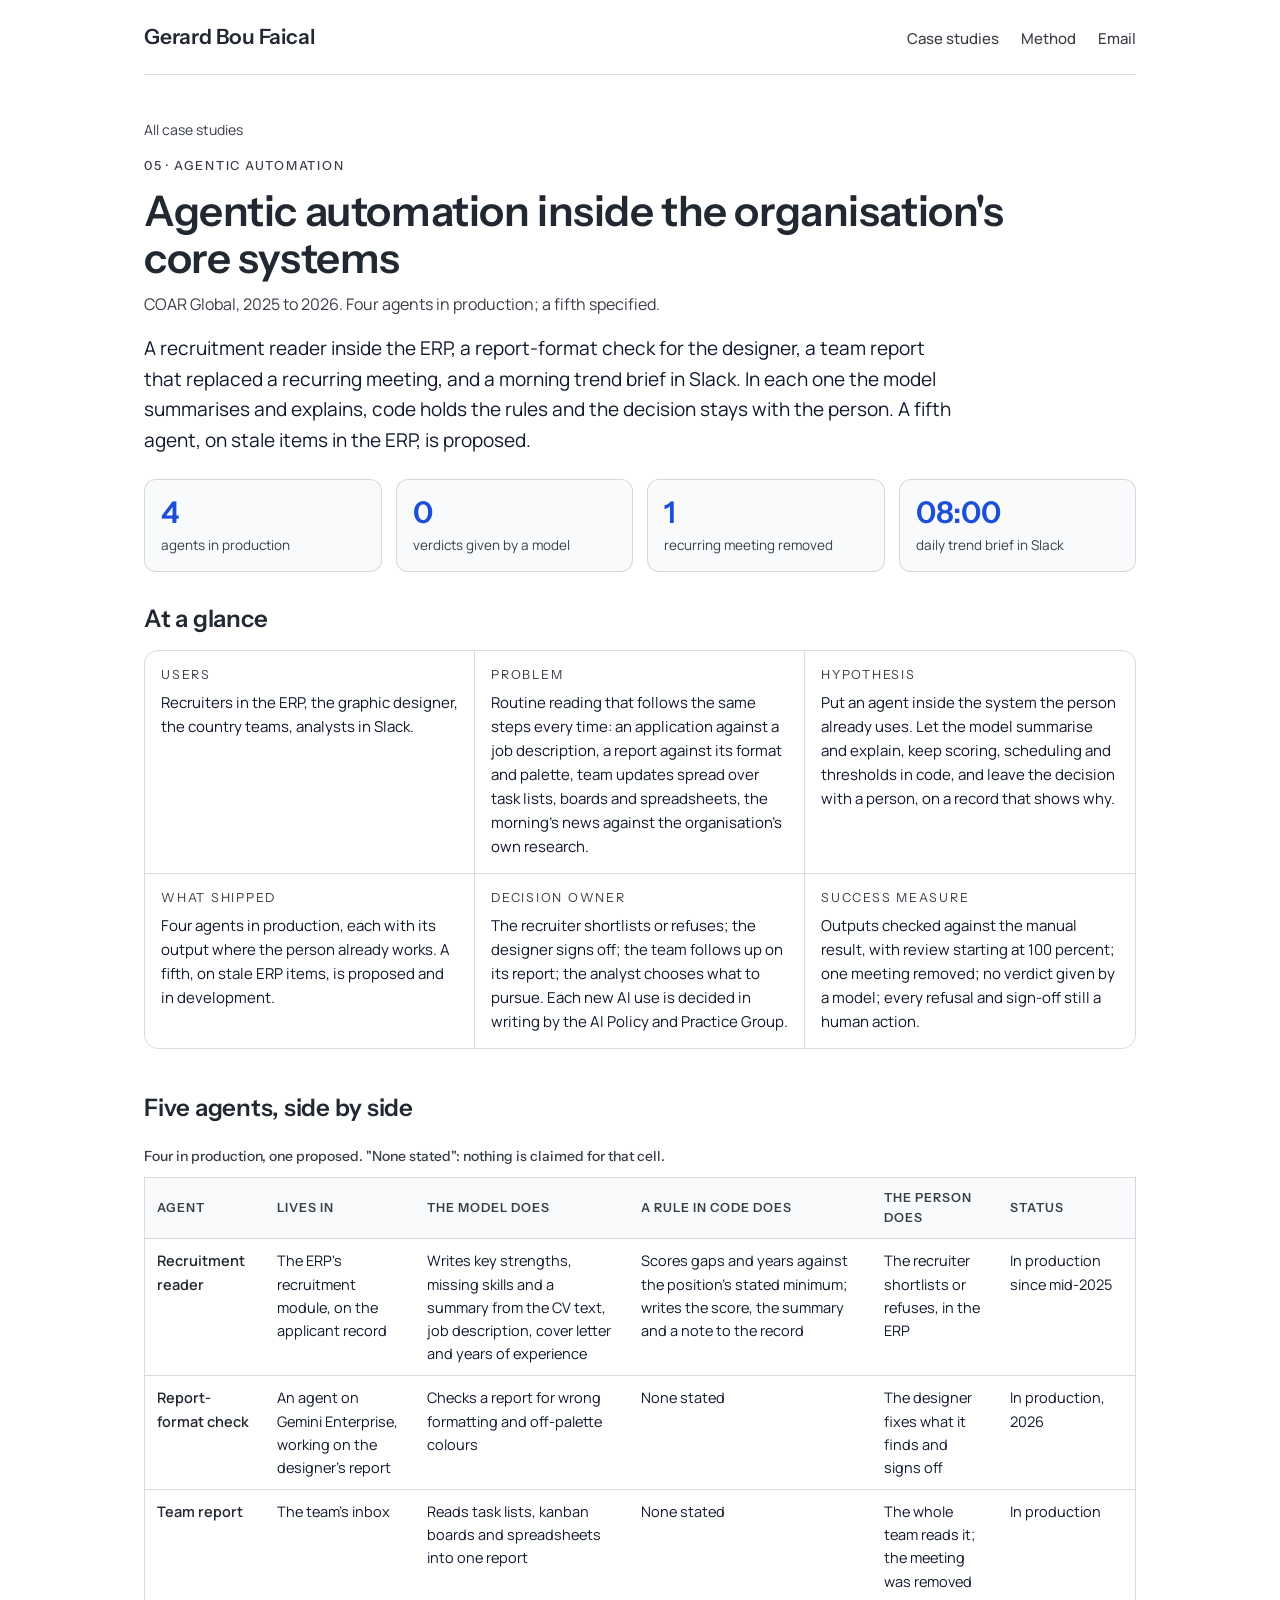
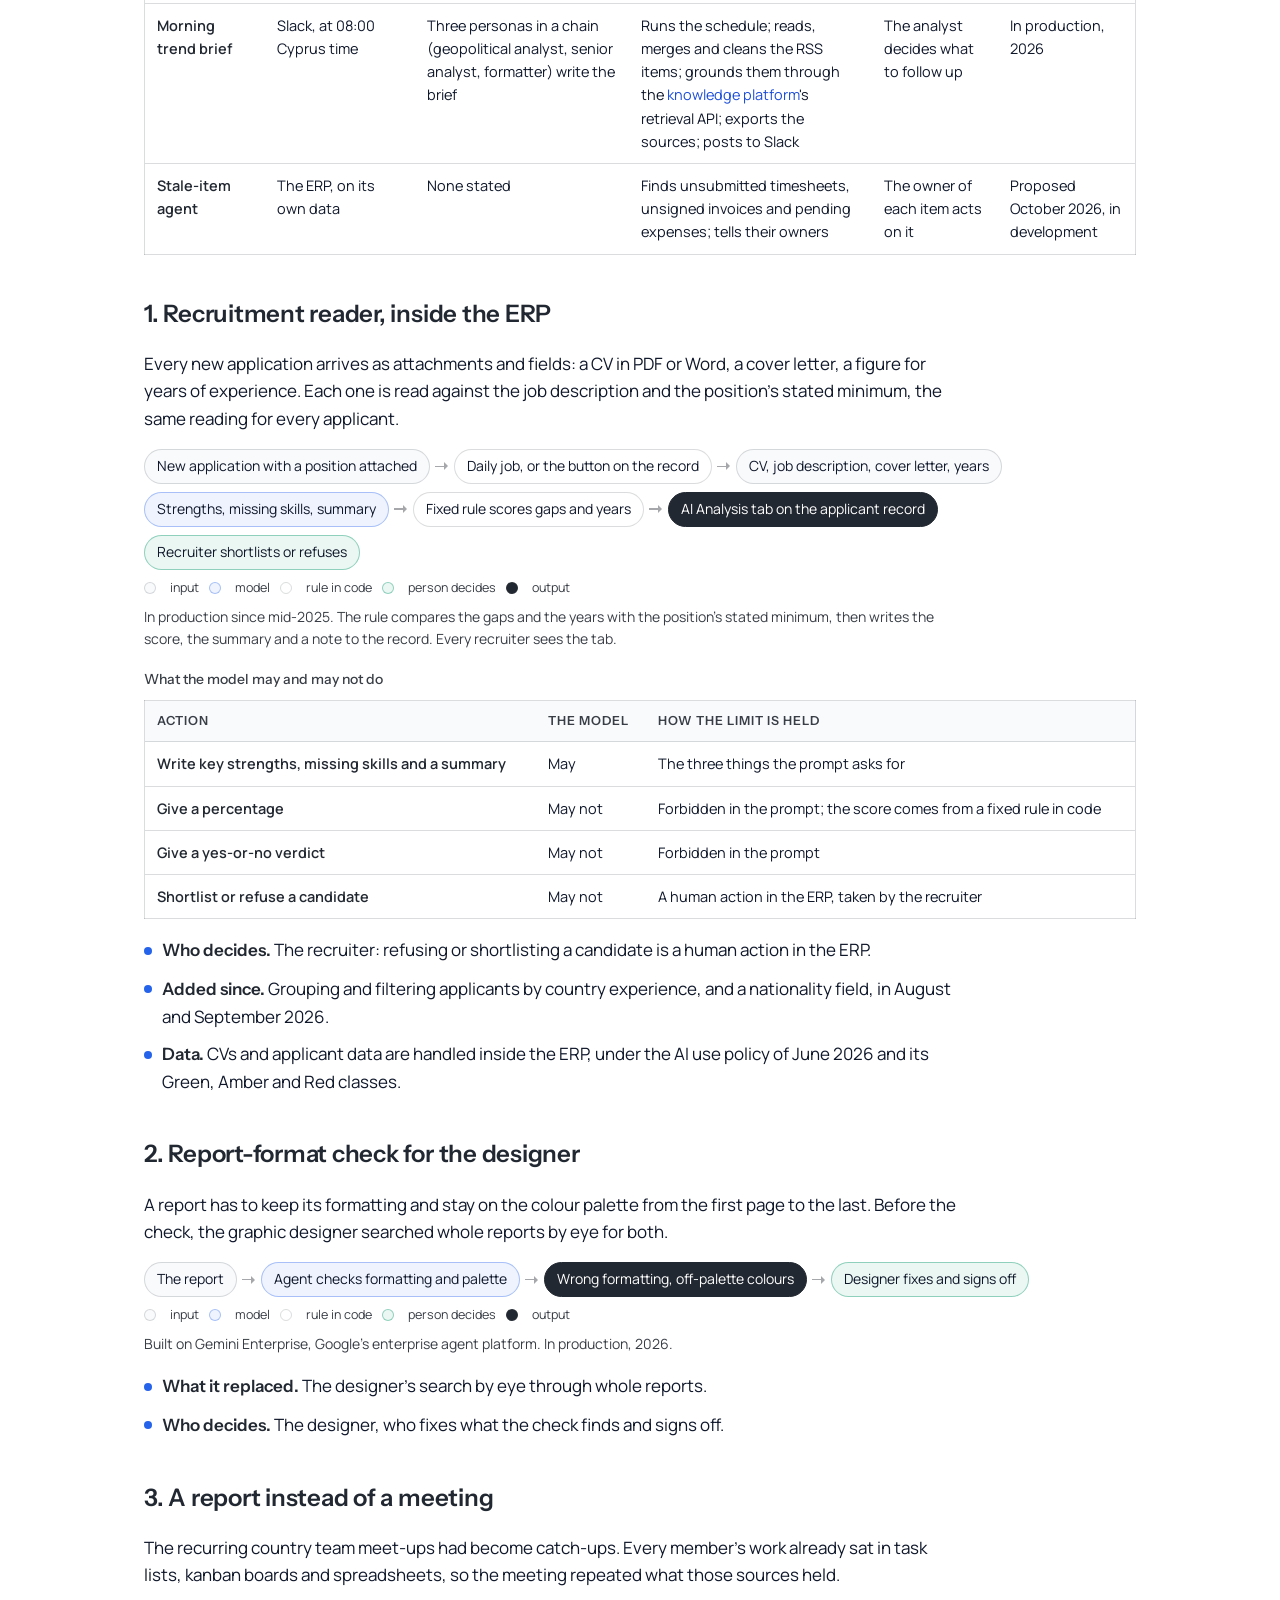
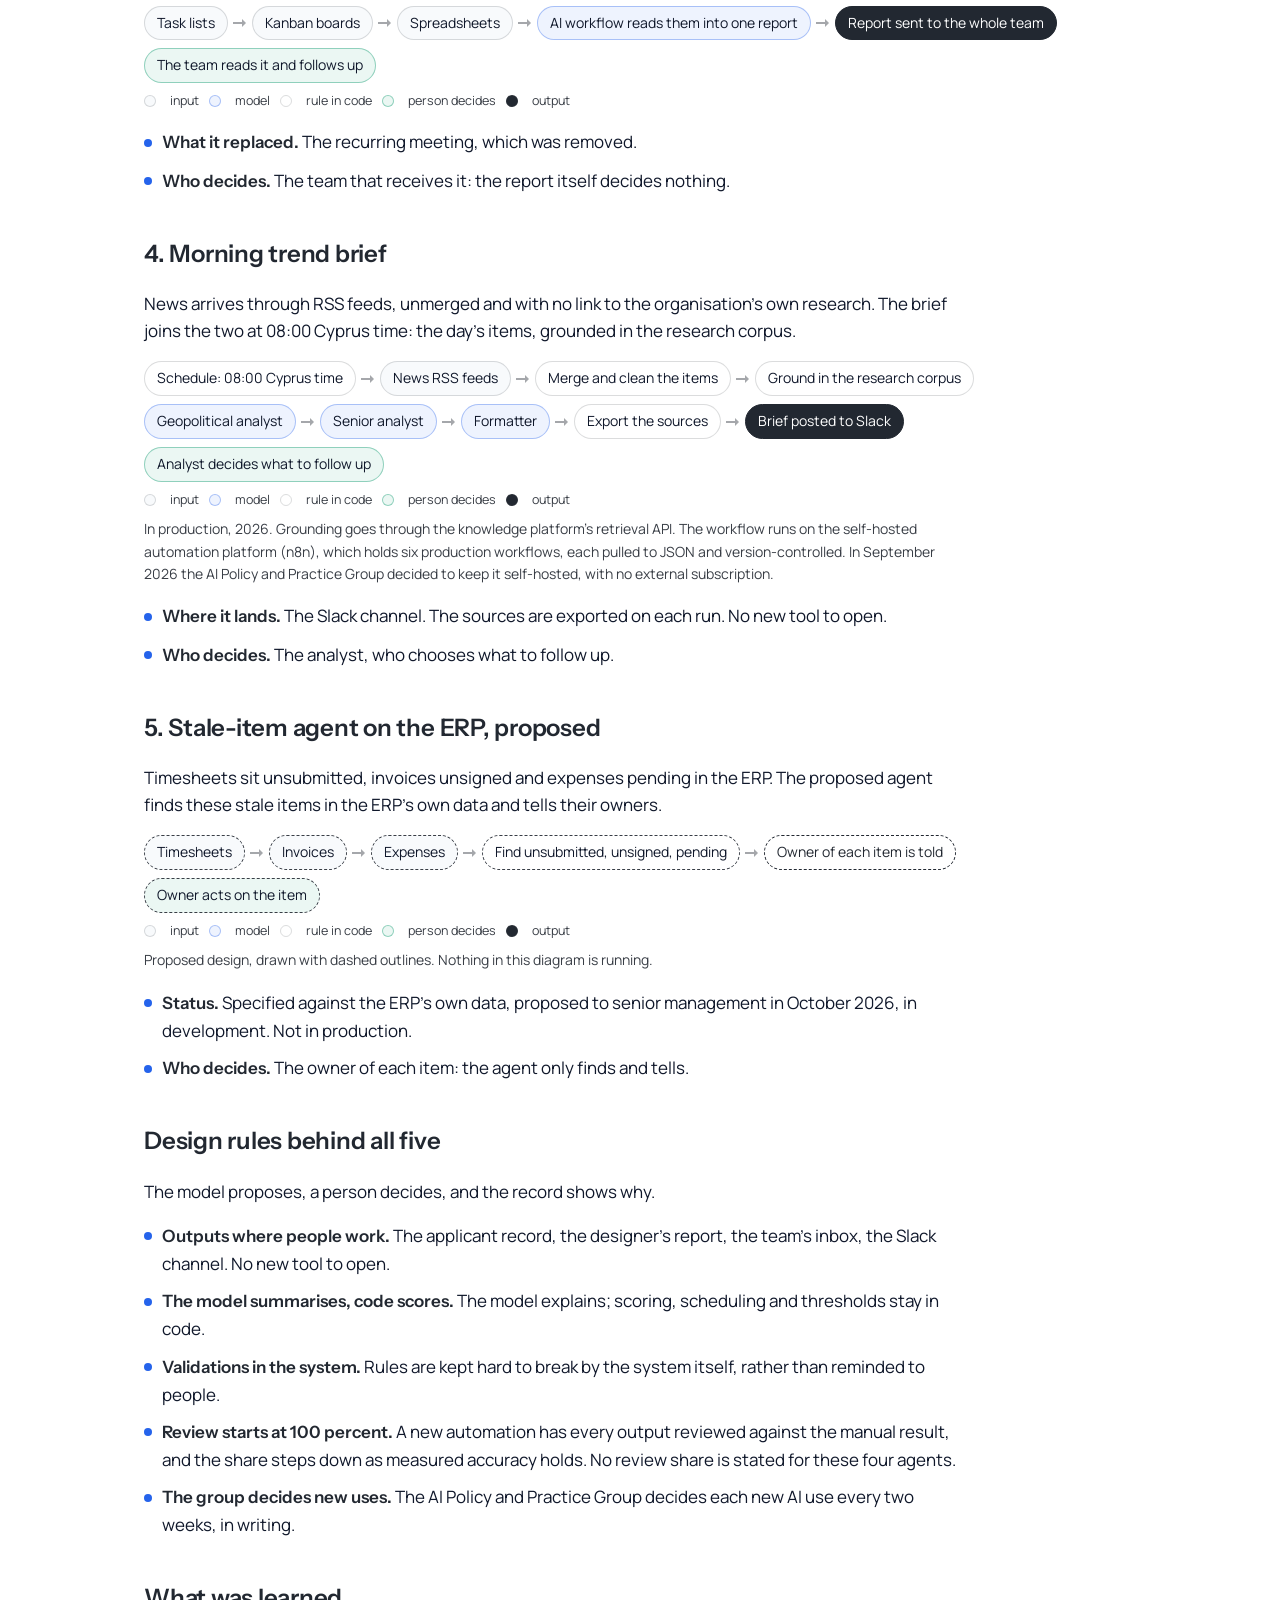
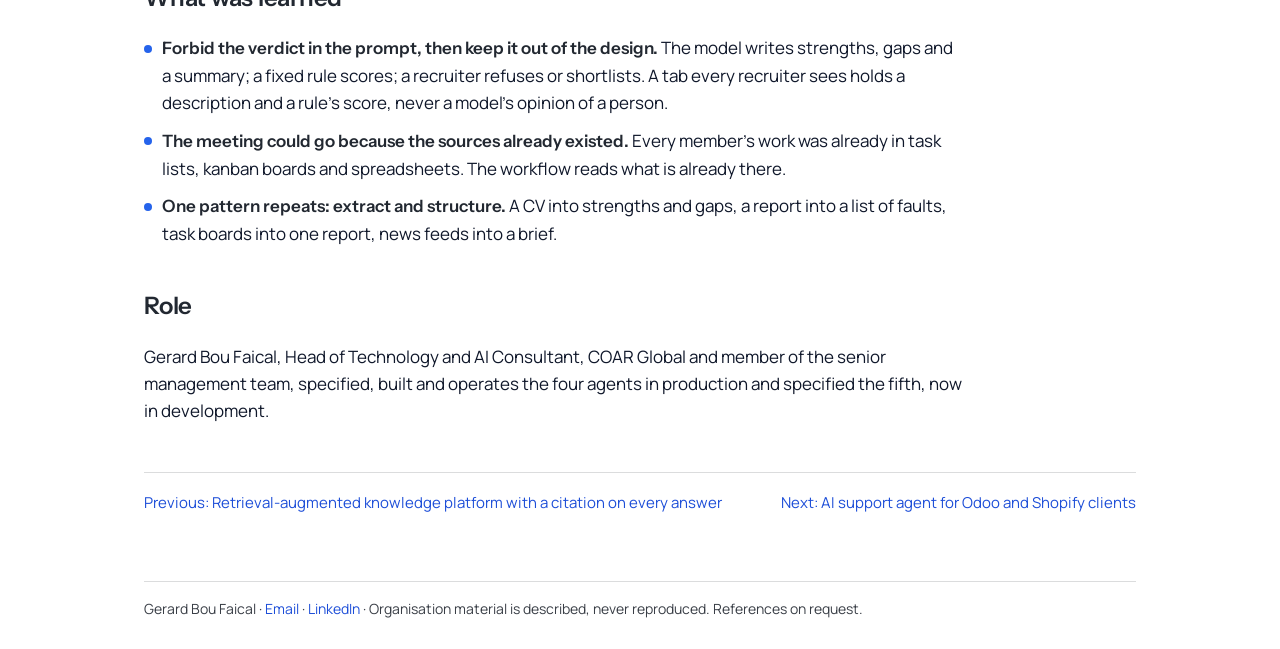
==== agents-inside-systems.html @ e89686c9 "AI case studies: six pages" ====
<!doctype html>
<html lang="en">
<head>
<meta charset="utf-8">
<meta name="viewport" content="width=device-width, initial-scale=1">
<title>Agentic automation inside the organisation's core systems, a case study by Gerard Bou Faical</title>
<meta name="description" content="A recruitment reader inside the ERP, a report-format check for the designer, a team report that replaced a recurring meeting, and a morning trend brief in Slack. In each one the model summarises and explains, code holds the rules and the decision stays with the person. A fifth agent, on stale items in the ERP, is proposed.">
<meta name="robots" content="noindex">
<meta property="og:title" content="Agentic automation inside the organisation&#x27;s core systems, a case study by Gerard Bou Faical">
<meta property="og:description" content="A recruitment reader inside the ERP, a report-format check for the designer, a team report that replaced a recurring meeting, and a morning trend brief in Slack. In each one the model summarises and explains, code holds the rules and the decision stays with the person. A fifth agent, on stale items in the ERP, is proposed.">
<meta property="og:type" content="article">
<link rel="icon" href="data:image/svg+xml,%3Csvg xmlns='http://www.w3.org/2000/svg' width='32' height='32' viewBox='0 0 32 32'%3E%3Crect width='32' height='32' rx='7' fill='%231d4ed8'/%3E%3Ctext x='16' y='21.5' text-anchor='middle' font-family='Instrument Sans,system-ui,sans-serif' font-size='15' font-weight='600' fill='%23fff'%3EGB%3C/text%3E%3C/svg%3E">
<link rel="preconnect" href="https://fonts.googleapis.com">
<link rel="preconnect" href="https://fonts.gstatic.com" crossorigin>
<link href="https://fonts.googleapis.com/css2?family=Instrument+Sans:wght@400;500;600&family=Manrope:wght@400;500;600&display=swap" rel="stylesheet">
<link rel="stylesheet" href="style.css">
</head>
<body>
<a class="skip" href="#main">Skip to content</a>
<div class="wrap">
<header class="site"><a class="brand" href="index.html">Gerard Bou Faical</a>
<nav aria-label="Site"><a href="index.html#cases">Case studies</a><a href="index.html#method">Method</a><a href="mailto:gerardboufaysal@gmail.com">Email</a></nav></header>
<main id="main">
<article class="case">
<a class="back" href="index.html">All case studies</a>
<div class="kicker">05 · Agentic automation</div>
<h1>Agentic automation inside the organisation's core systems</h1>
<p class="ctx">COAR Global, 2025 to 2026. Four agents in production; a fifth specified.</p>
<p class="summary">A recruitment reader inside the ERP, a report-format check for the designer, a team report that replaced a recurring meeting, and a morning trend brief in Slack. In each one the model summarises and explains, code holds the rules and the decision stays with the person. A fifth agent, on stale items in the ERP, is proposed.</p>
<div class="tiles"><div class="tile"><div class="v">4</div><div class="l">agents in production</div></div><div class="tile"><div class="v">0</div><div class="l">verdicts given by a model</div></div><div class="tile"><div class="v">1</div><div class="l">recurring meeting removed</div></div><div class="tile"><div class="v">08:00</div><div class="l">daily trend brief in Slack</div></div></div>
<h2>At a glance</h2>
<dl class="glance"><div><dt>Users</dt><dd>Recruiters in the ERP, the graphic designer, the country teams, analysts in Slack.</dd></div><div><dt>Problem</dt><dd>Routine reading that follows the same steps every time: an application against a job description, a report against its format and palette, team updates spread over task lists, boards and spreadsheets, the morning's news against the organisation's own research.</dd></div><div><dt>Hypothesis</dt><dd>Put an agent inside the system the person already uses. Let the model summarise and explain, keep scoring, scheduling and thresholds in code, and leave the decision with a person, on a record that shows why.</dd></div><div><dt>What shipped</dt><dd>Four agents in production, each with its output where the person already works. A fifth, on stale ERP items, is proposed and in development.</dd></div><div><dt>Decision owner</dt><dd>The recruiter shortlists or refuses; the designer signs off; the team follows up on its report; the analyst chooses what to pursue. Each new AI use is decided in writing by the AI Policy and Practice Group.</dd></div><div><dt>Success measure</dt><dd>Outputs checked against the manual result, with review starting at 100 percent; one meeting removed; no verdict given by a model; every refusal and sign-off still a human action.</dd></div></dl>
<h2>Five agents, side by side</h2><figure class="mx"><figcaption>Four in production, one proposed. "None stated": nothing is claimed for that cell.</figcaption><table class="matrix"><thead><tr><th>Agent</th><th>Lives in</th><th>The model does</th><th>A rule in code does</th><th>The person does</th><th>Status</th></tr></thead><tbody><tr><td>Recruitment reader</td><td>The ERP's recruitment module, on the applicant record</td><td>Writes key strengths, missing skills and a summary from the CV text, job description, cover letter and years of experience</td><td>Scores gaps and years against the position's stated minimum; writes the score, the summary and a note to the record</td><td>The recruiter shortlists or refuses, in the ERP</td><td>In production since mid-2025</td></tr><tr><td>Report-format check</td><td>An agent on Gemini Enterprise, working on the designer's report</td><td>Checks a report for wrong formatting and off-palette colours</td><td>None stated</td><td>The designer fixes what it finds and signs off</td><td>In production, 2026</td></tr><tr><td>Team report</td><td>The team's inbox</td><td>Reads task lists, kanban boards and spreadsheets into one report</td><td>None stated</td><td>The whole team reads it; the meeting was removed</td><td>In production</td></tr><tr><td>Morning trend brief</td><td>Slack, at 08:00 Cyprus time</td><td>Three personas in a chain (geopolitical analyst, senior analyst, formatter) write the brief</td><td>Runs the schedule; reads, merges and cleans the RSS items; grounds them through the <a href="knowledge-platform.html">knowledge platform</a>'s retrieval API; exports the sources; posts to Slack</td><td>The analyst decides what to follow up</td><td>In production, 2026</td></tr><tr><td>Stale-item agent</td><td>The ERP, on its own data</td><td>None stated</td><td>Finds unsubmitted timesheets, unsigned invoices and pending expenses; tells their owners</td><td>The owner of each item acts on it</td><td>Proposed October 2026, in development</td></tr></tbody></table></figure><h2>1. Recruitment reader, inside the ERP</h2><p>Every new application arrives as attachments and fields: a CV in PDF or Word, a cover letter, a figure for years of experience. Each one is read against the job description and the position's stated minimum, the same reading for every applicant.</p><div class="flow"><span class="step"><span class="arrow"></span><span class="chip in">New application with a position attached</span></span><span class="step"><span class="arrow"></span><span class="chip rule">Daily job, or the button on the record</span></span><span class="step"><span class="arrow"></span><span class="chip in">CV, job description, cover letter, years</span></span><span class="step"><span class="arrow"></span><span class="chip model">Strengths, missing skills, summary</span></span><span class="step"><span class="arrow"></span><span class="chip rule">Fixed rule scores gaps and years</span></span><span class="step"><span class="arrow"></span><span class="chip out">AI Analysis tab on the applicant record</span></span><span class="step"><span class="arrow"></span><span class="chip human">Recruiter shortlists or refuses</span></span></div><div class="flow-key"><span class="k in"></span>input <span class="k model"></span>model <span class="k rule"></span>rule in code <span class="k human"></span>person decides <span class="k out"></span>output</div><p class="fig-note">In production since mid-2025. The rule compares the gaps and the years with the position's stated minimum, then writes the score, the summary and a note to the record. Every recruiter sees the tab.</p><figure class="mx"><figcaption>What the model may and may not do</figcaption><table class="matrix"><thead><tr><th>Action</th><th>The model</th><th>How the limit is held</th></tr></thead><tbody><tr><td>Write key strengths, missing skills and a summary</td><td>May</td><td>The three things the prompt asks for</td></tr><tr><td>Give a percentage</td><td>May not</td><td>Forbidden in the prompt; the score comes from a fixed rule in code</td></tr><tr><td>Give a yes-or-no verdict</td><td>May not</td><td>Forbidden in the prompt</td></tr><tr><td>Shortlist or refuse a candidate</td><td>May not</td><td>A human action in the ERP, taken by the recruiter</td></tr></tbody></table></figure><ul class="pts"><li><b>Who decides.</b> The recruiter: refusing or shortlisting a candidate is a human action in the ERP.</li><li><b>Added since.</b> Grouping and filtering applicants by country experience, and a nationality field, in August and September 2026.</li><li><b>Data.</b> CVs and applicant data are handled inside the ERP, under the AI use policy of June 2026 and its Green, Amber and Red classes.</li></ul><h2>2. Report-format check for the designer</h2><p>A report has to keep its formatting and stay on the colour palette from the first page to the last. Before the check, the graphic designer searched whole reports by eye for both.</p><div class="flow"><span class="step"><span class="arrow"></span><span class="chip in">The report</span></span><span class="step"><span class="arrow"></span><span class="chip model">Agent checks formatting and palette</span></span><span class="step"><span class="arrow"></span><span class="chip out">Wrong formatting, off-palette colours</span></span><span class="step"><span class="arrow"></span><span class="chip human">Designer fixes and signs off</span></span></div><div class="flow-key"><span class="k in"></span>input <span class="k model"></span>model <span class="k rule"></span>rule in code <span class="k human"></span>person decides <span class="k out"></span>output</div><p class="fig-note">Built on Gemini Enterprise, Google's enterprise agent platform. In production, 2026.</p><ul class="pts"><li><b>What it replaced.</b> The designer's search by eye through whole reports.</li><li><b>Who decides.</b> The designer, who fixes what the check finds and signs off.</li></ul><h2>3. A report instead of a meeting</h2><p>The recurring country team meet-ups had become catch-ups. Every member's work already sat in task lists, kanban boards and spreadsheets, so the meeting repeated what those sources held.</p><div class="flow"><span class="step"><span class="arrow"></span><span class="chip in">Task lists</span></span><span class="step"><span class="arrow"></span><span class="chip in">Kanban boards</span></span><span class="step"><span class="arrow"></span><span class="chip in">Spreadsheets</span></span><span class="step"><span class="arrow"></span><span class="chip model">AI workflow reads them into one report</span></span><span class="step"><span class="arrow"></span><span class="chip out">Report sent to the whole team</span></span><span class="step"><span class="arrow"></span><span class="chip human">The team reads it and follows up</span></span></div><div class="flow-key"><span class="k in"></span>input <span class="k model"></span>model <span class="k rule"></span>rule in code <span class="k human"></span>person decides <span class="k out"></span>output</div><ul class="pts"><li><b>What it replaced.</b> The recurring meeting, which was removed.</li><li><b>Who decides.</b> The team that receives it: the report itself decides nothing.</li></ul><h2>4. Morning trend brief</h2><p>News arrives through RSS feeds, unmerged and with no link to the organisation's own research. The brief joins the two at 08:00 Cyprus time: the day's items, grounded in the research corpus.</p><div class="flow"><span class="step"><span class="arrow"></span><span class="chip rule">Schedule: 08:00 Cyprus time</span></span><span class="step"><span class="arrow"></span><span class="chip in">News RSS feeds</span></span><span class="step"><span class="arrow"></span><span class="chip rule">Merge and clean the items</span></span><span class="step"><span class="arrow"></span><span class="chip rule">Ground in the research corpus</span></span><span class="step"><span class="arrow"></span><span class="chip model">Geopolitical analyst</span></span><span class="step"><span class="arrow"></span><span class="chip model">Senior analyst</span></span><span class="step"><span class="arrow"></span><span class="chip model">Formatter</span></span><span class="step"><span class="arrow"></span><span class="chip rule">Export the sources</span></span><span class="step"><span class="arrow"></span><span class="chip out">Brief posted to Slack</span></span><span class="step"><span class="arrow"></span><span class="chip human">Analyst decides what to follow up</span></span></div><div class="flow-key"><span class="k in"></span>input <span class="k model"></span>model <span class="k rule"></span>rule in code <span class="k human"></span>person decides <span class="k out"></span>output</div><p class="fig-note">In production, 2026. Grounding goes through the knowledge platform's retrieval API. The workflow runs on the self-hosted automation platform (n8n), which holds six production workflows, each pulled to JSON and version-controlled. In September 2026 the AI Policy and Practice Group decided to keep it self-hosted, with no external subscription.</p><ul class="pts"><li><b>Where it lands.</b> The Slack channel. The sources are exported on each run. No new tool to open.</li><li><b>Who decides.</b> The analyst, who chooses what to follow up.</li></ul><h2>5. Stale-item agent on the ERP, proposed</h2><p>Timesheets sit unsubmitted, invoices unsigned and expenses pending in the ERP. The proposed agent finds these stale items in the ERP's own data and tells their owners.</p><div class="flow proposed"><span class="step"><span class="arrow"></span><span class="chip in">Timesheets</span></span><span class="step"><span class="arrow"></span><span class="chip in">Invoices</span></span><span class="step"><span class="arrow"></span><span class="chip in">Expenses</span></span><span class="step"><span class="arrow"></span><span class="chip rule">Find unsubmitted, unsigned, pending</span></span><span class="step"><span class="arrow"></span><span class="chip out">Owner of each item is told</span></span><span class="step"><span class="arrow"></span><span class="chip human">Owner acts on the item</span></span></div><div class="flow-key"><span class="k in"></span>input <span class="k model"></span>model <span class="k rule"></span>rule in code <span class="k human"></span>person decides <span class="k out"></span>output</div><p class="fig-note">Proposed design, drawn with dashed outlines. Nothing in this diagram is running.</p><ul class="pts"><li><b>Status.</b> Specified against the ERP's own data, proposed to senior management in October 2026, in development. Not in production.</li><li><b>Who decides.</b> The owner of each item: the agent only finds and tells.</li></ul><h2>Design rules behind all five</h2><p>The model proposes, a person decides, and the record shows why.</p><ul class="pts"><li><b>Outputs where people work.</b> The applicant record, the designer's report, the team's inbox, the Slack channel. No new tool to open.</li><li><b>The model summarises, code scores.</b> The model explains; scoring, scheduling and thresholds stay in code.</li><li><b>Validations in the system.</b> Rules are kept hard to break by the system itself, rather than reminded to people.</li><li><b>Review starts at 100 percent.</b> A new automation has every output reviewed against the manual result, and the share steps down as measured accuracy holds. No review share is stated for these four agents.</li><li><b>The group decides new uses.</b> The AI Policy and Practice Group decides each new AI use every two weeks, in writing.</li></ul><h2>What was learned</h2><ul class="pts"><li><b>Forbid the verdict in the prompt, then keep it out of the design.</b> The model writes strengths, gaps and a summary; a fixed rule scores; a recruiter refuses or shortlists. A tab every recruiter sees holds a description and a rule's score, never a model's opinion of a person.</li><li><b>The meeting could go because the sources already existed.</b> Every member's work was already in task lists, kanban boards and spreadsheets. The workflow reads what is already there.</li><li><b>One pattern repeats: extract and structure.</b> A CV into strengths and gaps, a report into a list of faults, task boards into one report, news feeds into a brief.</li></ul><h2>Role</h2><p>Gerard Bou Faical, Head of Technology and AI Consultant, COAR Global and member of the senior management team, specified, built and operates the four agents in production and specified the fifth, now in development.</p>
<div class="pager"><a href="knowledge-platform.html">Previous: Retrieval-augmented knowledge platform with a citation on every answer</a><a href="ai-support-agent.html">Next: AI support agent for Odoo and Shopify clients</a></div>
</article>
</main>
<footer>Gerard Bou Faical · <a href="mailto:gerardboufaysal@gmail.com">Email</a> · <a href="https://linkedin.com/in/gerardboufaysal">LinkedIn</a> · Organisation material is described, never reproduced. References on request.</footer>
</div>
</body>
</html>
---- style.css ----
:root{--canvas:#ffffff;--text:#0f172a;--ink:#222831;--tone:#393e46;--soft:#f8fafc;--line:rgba(57,62,70,.18);
--blue:#2563eb;--blue-deep:#1d4ed8;--blue-tint:rgba(37,99,235,.08);--blue-edge:rgba(37,99,235,.35);--green:#059669;
--green-tint:rgba(5,150,105,.08);--green-edge:rgba(5,150,105,.4);--amber:#d97706;--neutral:#cbd5e1;--maxw:1040px;
--font-display:"Instrument Sans",system-ui,sans-serif;--font-body:"Manrope",system-ui,sans-serif}
*{box-sizing:border-box}
html{-webkit-text-size-adjust:100%;scroll-behavior:smooth}
body{margin:0;background:var(--canvas);color:var(--text);font-family:var(--font-body);font-size:17px;line-height:1.6;
text-rendering:optimizeLegibility}
h1,h2,h3{font-family:var(--font-display);font-weight:600;letter-spacing:-.01em;color:var(--ink)}
a{color:var(--blue-deep);text-decoration:none}a:hover{text-decoration:underline}
:focus-visible{outline:2px solid var(--blue);outline-offset:2px}
.skip{position:absolute;left:16px;top:-64px;z-index:2;padding:8px 14px;background:#fff;border:1px solid var(--line);
border-radius:8px;font-size:15px;font-weight:600}
.skip:focus{top:12px}
.wrap{max-width:var(--maxw);margin:0 auto;padding:0 24px}
header.site{display:flex;flex-wrap:wrap;justify-content:space-between;align-items:baseline;gap:6px 20px;padding:20px 0;
border-bottom:1px solid var(--line)}
header.site .brand{font-family:var(--font-display);font-weight:600;font-size:21px;letter-spacing:-.01em;color:var(--ink);white-space:nowrap}
header.site .brand:hover{text-decoration:none}
header.site nav{display:flex;gap:22px}
header.site nav a{color:var(--tone);font-size:15px;font-weight:500;white-space:nowrap}
.kicker{font-family:var(--font-display);font-size:12.5px;letter-spacing:.14em;text-transform:uppercase;color:var(--tone);font-weight:500}
/* home */
.hero{padding:56px 0 40px}
.hero h1{font-size:clamp(30px,4.4vw,48px);line-height:1.1;margin:12px 0 16px;max-width:860px}
.hero p{margin:0 0 6px}
.hero .who{font-size:19px;font-weight:500;color:var(--ink)}
.hero .contact{margin-top:12px;font-size:15px;color:var(--tone)}
.boxes{display:grid;grid-template-columns:repeat(3,1fr);grid-auto-rows:1fr;gap:18px}
.box{display:flex;flex-direction:column;min-height:236px;padding:28px;background:#fff;border:1px solid var(--line);
border-radius:16px;color:var(--text);transition:transform .15s,border-color .15s}
.box:hover{transform:translateY(-2px);border-color:var(--blue);text-decoration:none}
.box .num{font-family:var(--font-display);font-size:40px;font-weight:400;line-height:1;color:var(--tone)}
.box .kicker{margin-top:18px;letter-spacing:.1em}
.box h3{font-size:22px;line-height:1.25;margin:8px 0 20px}
.box .go{margin-top:auto;font-size:14px;font-weight:500;color:var(--tone)}
.box:hover .go{color:var(--blue-deep)}
h2.section{font-size:24px;margin:56px 0 16px}
.method{display:grid;grid-template-columns:minmax(0,1.3fr) minmax(0,1fr);gap:28px;align-items:start}
.method figure{margin:0}
.principles{display:grid;gap:10px}
.principles div{background:var(--soft);border:1px solid var(--line);border-radius:12px;padding:12px 16px}
.principles b{display:block;font-family:var(--font-display);font-weight:600;color:var(--ink)}
.principles span{color:var(--tone);font-size:15px}
.about{max-width:820px;margin:0}
footer{margin:56px 0 28px;padding-top:16px;border-top:1px solid var(--line);color:var(--tone);font-size:14px}
/* case page */
.case{padding:40px 0 10px}
.case .back{font-size:14px;color:var(--tone)}
.case .kicker{margin-top:14px}
.case h1{font-size:clamp(28px,4vw,42px);line-height:1.12;margin:12px 0 10px;max-width:860px}
.case .ctx{color:var(--tone);margin:0 0 16px;font-size:16px}
.case .summary{font-size:19px;max-width:820px;margin:0 0 24px}
.tiles{display:grid;grid-template-columns:repeat(4,1fr);gap:14px;margin:0 0 28px}
.tile{background:var(--soft);border:1px solid var(--line);border-radius:12px;padding:16px 16px 14px}
.tile .v{font-family:var(--font-display);font-size:30px;font-weight:600;color:var(--blue-deep);line-height:1.1}
.tile .l{font-size:13.5px;color:var(--tone);margin-top:6px}
@media (min-width:901px){.tiles.c3{grid-template-columns:repeat(3,1fr);max-width:860px}}
.glance{display:grid;grid-template-columns:repeat(3,1fr);margin:0 0 8px;border:1px solid var(--line);border-radius:14px;overflow:hidden}
.glance div{padding:14px 16px;border-right:1px solid var(--line);border-bottom:1px solid var(--line)}
.glance div:nth-child(3n){border-right:0}.glance div:nth-last-child(-n+3){border-bottom:0}
.glance dt{font-family:var(--font-display);font-size:12.5px;letter-spacing:.14em;text-transform:uppercase;color:var(--tone);margin:0 0 6px}
.glance dd{margin:0;font-size:15px}
.case h2{font-size:24px;margin:40px 0 12px}
.case .tiles+h2{margin-top:8px}
.case p{max-width:820px}
ul.pts{padding-left:0;list-style:none;max-width:820px}
ul.pts li{margin:0 0 10px;padding-left:18px;position:relative}
ul.pts li::before{content:"";position:absolute;left:0;top:.62em;width:8px;height:8px;border-radius:50%;background:var(--blue)}
ul.pts li b{font-family:var(--font-display);font-weight:600;color:var(--ink)}
figure{margin:18px 0 10px;max-width:860px;container-type:inline-size}
figcaption{font-family:var(--font-display);font-size:14px;color:var(--tone);margin-bottom:10px;font-weight:500}
.fig-note{font-size:14px;color:var(--tone);max-width:820px;margin:8px 0 0}
svg.chart{display:block;width:100%;height:auto;font-family:var(--font-body)}
svg.wide{max-width:640px}svg.w520{max-width:520px}svg.narrow{display:none;max-width:400px}
@container (max-width:639.98px){svg.wide:not(.w520){display:none}svg.wide:not(.w520)+svg.narrow{display:block}}
@container (max-width:519.98px){svg.w520{display:none}svg.w520+svg.narrow{display:block}}
svg .bar.blue{fill:var(--blue)}svg .bar.green{fill:var(--green)}svg .bar.amber{fill:var(--amber)}svg .bar.soft{fill:var(--neutral)}
svg .lab,svg .tick{font-size:13px;fill:var(--tone)}svg .val,svg .inbar{font-size:13px;fill:var(--text);font-weight:600}
svg .inbar.on-blue{fill:#fff}svg .grid{stroke:var(--line);stroke-width:1}
.legend{display:flex;flex-wrap:wrap;gap:8px 18px;font-size:13.5px;color:var(--tone);margin-top:6px}
.legend .sw{display:inline-block;width:12px;height:12px;border-radius:3px;margin-right:6px;vertical-align:-1px}
.sw.blue{background:var(--blue)}.sw.green{background:var(--green)}.sw.amber{background:var(--amber)}.sw.soft{background:var(--neutral)}
.flow{display:flex;flex-wrap:wrap;align-items:center;row-gap:8px;margin:12px 0 8px -24px;clip-path:inset(-4px -4px -4px 24px)}
.step{display:flex;align-items:center;max-width:100%}
.chip{padding:7px 12px;border-radius:18px;font-size:14px;line-height:1.35;border:1px solid var(--line);background:#fff;color:var(--text)}
.chip.in{background:var(--soft)}.chip.model{background:var(--blue-tint);border-color:var(--blue-edge)}
.chip.human{background:var(--green-tint);border-color:var(--green-edge)}.chip.out{background:var(--ink);color:#fff;border-color:var(--ink)}
.arrow{flex:none;position:relative;width:12px;height:1.5px;margin:0 7px 0 5px;background:var(--tone);opacity:.45}
.arrow::after{content:"";position:absolute;right:-5px;top:-3.25px;border:4px solid transparent;border-left-color:var(--tone)}
ol.steps{list-style:none;padding:0;margin:16px 0 0;max-width:820px;counter-reset:step}
ol.steps li{counter-increment:step;position:relative;margin:0 0 10px;padding-left:38px}
ol.steps li::before{content:counter(step);position:absolute;left:0;top:.05em;width:26px;height:26px;border-radius:50%;background:var(--soft);border:1px solid var(--line);font-family:var(--font-display);font-size:13px;font-weight:600;color:var(--ink);display:flex;align-items:center;justify-content:center}
ol.steps li b{font-family:var(--font-display);font-weight:600;color:var(--ink)}
.par{display:inline-flex;flex-direction:column;align-items:flex-start;gap:6px}
.flow.proposed .chip{border-style:dashed;border-color:var(--tone)}.flow.proposed .chip.out{background:#fff;color:var(--ink);border-color:var(--ink)}
.legend .sw,table.matrix .sw{display:inline-block;width:12px;height:12px;border-radius:3px;margin-right:6px;vertical-align:-1px}
.flow-key{font-size:12.5px;color:var(--tone);display:flex;flex-wrap:wrap;gap:4px 10px;align-items:center;margin-top:6px}
.flow-key .k{display:inline-block;width:12px;height:12px;border-radius:50%;border:1px solid var(--line);margin-right:4px;vertical-align:-1px}
.k.in{background:var(--soft)}.k.model{background:var(--blue-tint);border-color:var(--blue-edge)}
.k.human{background:var(--green-tint);border-color:var(--green-edge)}.k.out{background:var(--ink)}
table.matrix{width:100%;border-collapse:collapse;font-size:14.5px;background:#fff;border:1px solid var(--line)}
table.matrix th{text-align:left;font-family:var(--font-display);font-weight:600;font-size:12.5px;letter-spacing:.08em;text-transform:uppercase;color:var(--tone);background:var(--soft);padding:10px 12px;border-bottom:1px solid var(--line)}
table.matrix td{padding:10px 12px;border-bottom:1px solid var(--line);vertical-align:top}
table.matrix tr:last-child td{border-bottom:0}
table.matrix td:first-child{font-weight:600;color:var(--ink)}
figure.mx{max-width:100%;overflow-x:auto}
@media screen{table.matrix:has(th:nth-child(6)){min-width:920px}}
table.matrix.wide{min-width:600px}.nw{white-space:nowrap}
ol.timeline{list-style:none;padding:0;margin:0;display:grid;grid-template-columns:repeat(5,1fr);gap:10px}
ol.timeline li{padding:14px 0 0;border-top:3px solid var(--blue);font-size:14px}
ol.timeline li b{display:block;font-family:var(--font-display);font-weight:600;color:var(--ink);margin-bottom:4px}
ol.timeline li span{color:var(--tone)}
.quad-wrap{display:grid;grid-template-columns:28px 1fr;grid-template-rows:1fr 24px;gap:6px;max-width:720px}
.yax,.xax{font-size:12.5px;color:var(--tone);text-align:center;letter-spacing:.08em;text-transform:uppercase}
.yax{writing-mode:vertical-rl;transform:rotate(180deg)}
.xax{grid-column:2}
.quad{display:grid;grid-template-columns:1fr 1fr;gap:6px}
.quad div{background:var(--soft);border:1px solid var(--line);border-radius:10px;padding:14px;min-height:112px;font-size:14px}
.quad div:nth-child(2){background:var(--blue-tint);border-color:var(--blue-edge)}
.quad b{display:block;font-family:var(--font-display);font-weight:600;color:var(--ink);margin-bottom:4px}
.quad span{color:var(--tone)}
.pager{display:flex;justify-content:space-between;gap:16px;margin-top:48px;padding-top:18px;border-top:1px solid var(--line);font-size:15px}
@media (prefers-reduced-motion:reduce){html{scroll-behavior:auto}.box{transition:none}}
@media (max-width:900px){.boxes{grid-template-columns:repeat(2,1fr)}.method{grid-template-columns:minmax(0,1fr)}.tiles{grid-template-columns:repeat(2,1fr)}
.glance{grid-template-columns:1fr 1fr}.glance div:nth-child(3n){border-right:1px solid var(--line)}.glance div:nth-child(2n){border-right:0}
.glance div:nth-last-child(-n+3){border-bottom:1px solid var(--line)}.glance div:nth-last-child(-n+2){border-bottom:0}
ol.timeline{grid-template-columns:1fr;gap:8px}ol.timeline li{border-top:0;border-left:3px solid var(--blue);padding:0 0 0 12px}}
@media (max-width:600px){body{font-size:16px}.boxes{grid-template-columns:1fr}.box{min-height:0;padding:24px}
.glance{grid-template-columns:1fr}.glance div{border-right:0!important;border-bottom:1px solid var(--line)!important}
.glance div:last-child{border-bottom:0!important}
header.site{padding:14px 0}header.site .brand{font-size:18px}header.site nav{gap:14px}header.site nav a{font-size:13.5px}
.hero{padding:36px 0 28px}.hero .who{font-size:17px}.case .summary{font-size:17px}h2.section{margin-top:44px}
table.matrix{min-width:540px}.pager{font-size:14px}}
@media print{
 @page{size:A4;margin:14mm 16mm}
 body{font-size:10pt;line-height:1.4}header.site,footer,.pager,.back,.skip{display:none}
 a{color:inherit}.box{transform:none}
 .case{padding:0}.case .kicker{margin-top:0}.case h1{font-size:19pt}.case h2{font-size:13pt;margin:12pt 0 4pt;break-after:avoid}
 .case .summary{font-size:10.5pt}
 .tiles{grid-template-columns:repeat(4,1fr);gap:8px;margin-bottom:10pt}.tile{padding:8px 10px}.tile .v{font-size:17pt}.tile .l{font-size:9.5pt}
 .glance dd,.glance dt{font-size:9.5pt}.glance div{padding:8px 10px}
 figure{margin:8pt 0 4pt}figure,.tiles,.glance,.box,.flow,ul.pts li,table.matrix tr{break-inside:avoid}
 figure.mx{overflow:visible}table.matrix{font-size:9.5pt;min-width:0}table.matrix th{font-size:9.5pt}
 .chip{font-size:9.5pt;padding:4px 9px}
 .tile,.chip,.k,.sw,.quad div,table.matrix th,ul.pts li::before{-webkit-print-color-adjust:exact;print-color-adjust:exact}
}
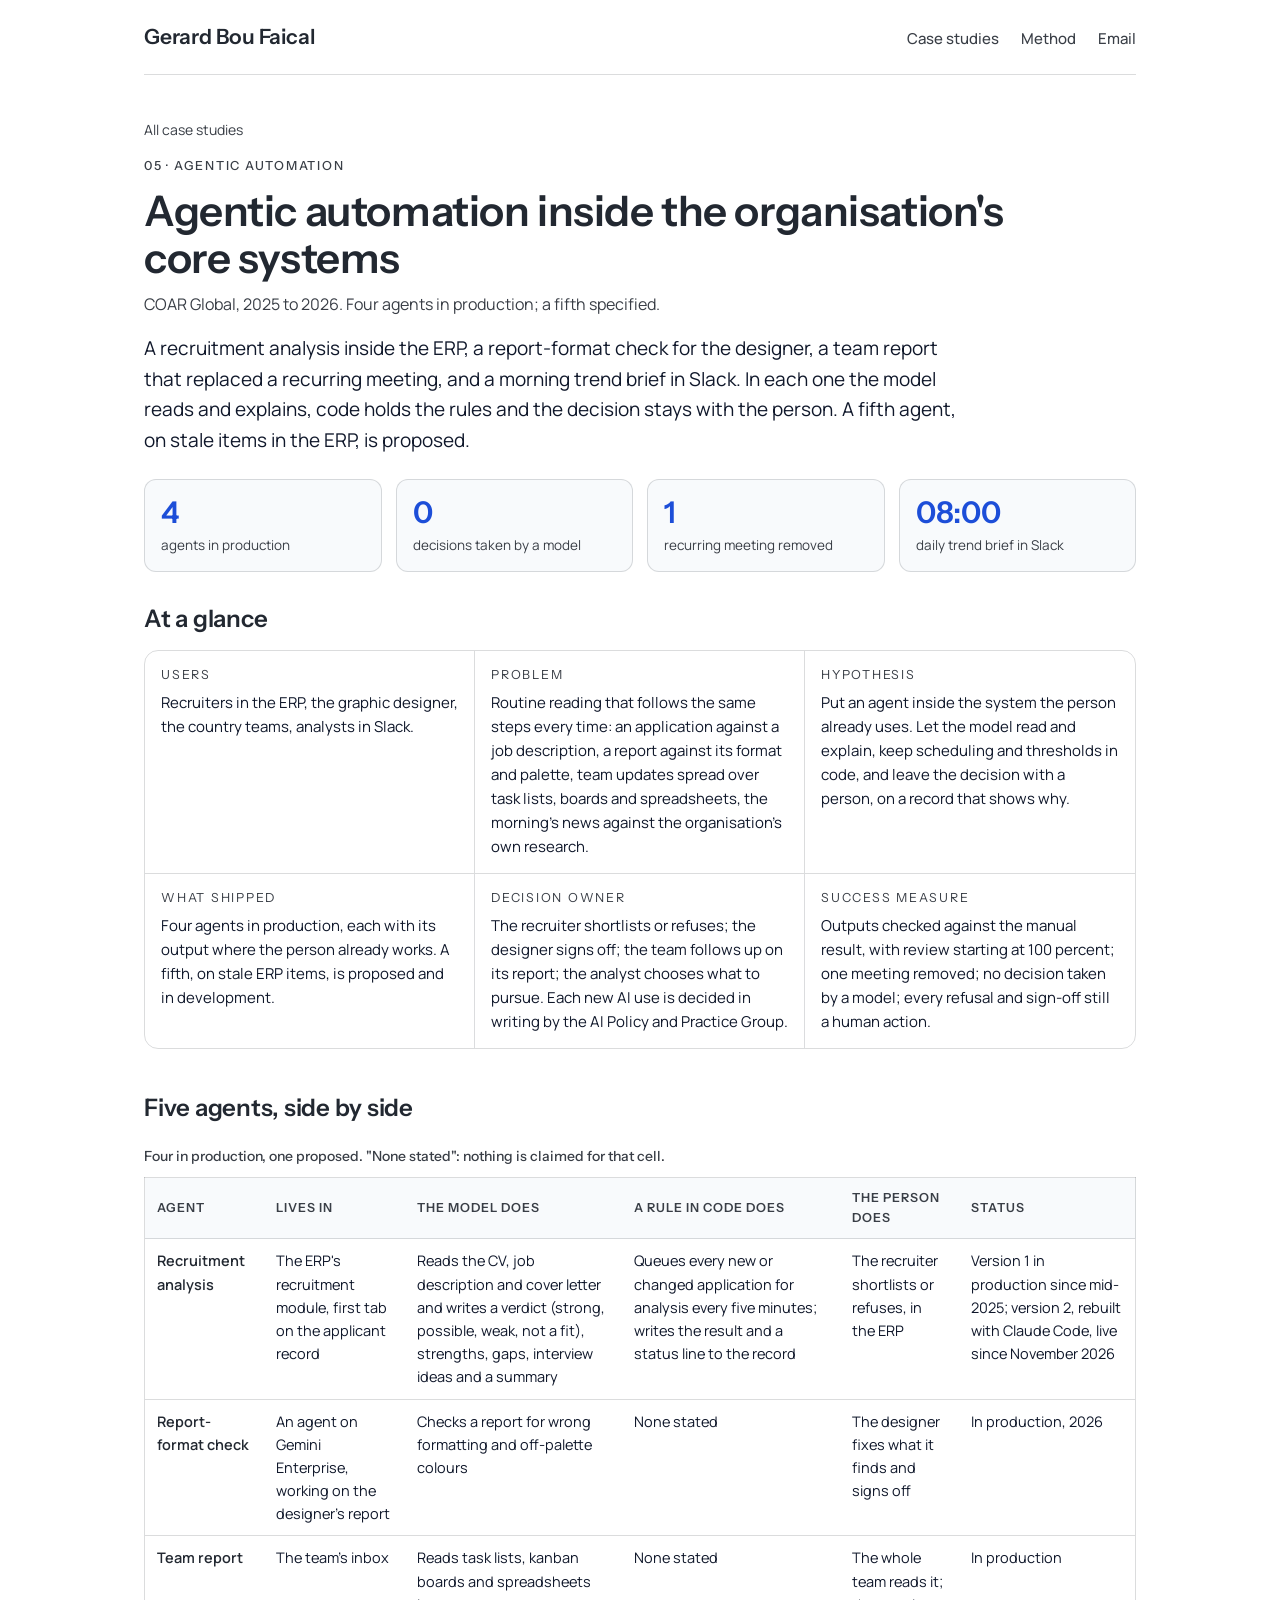
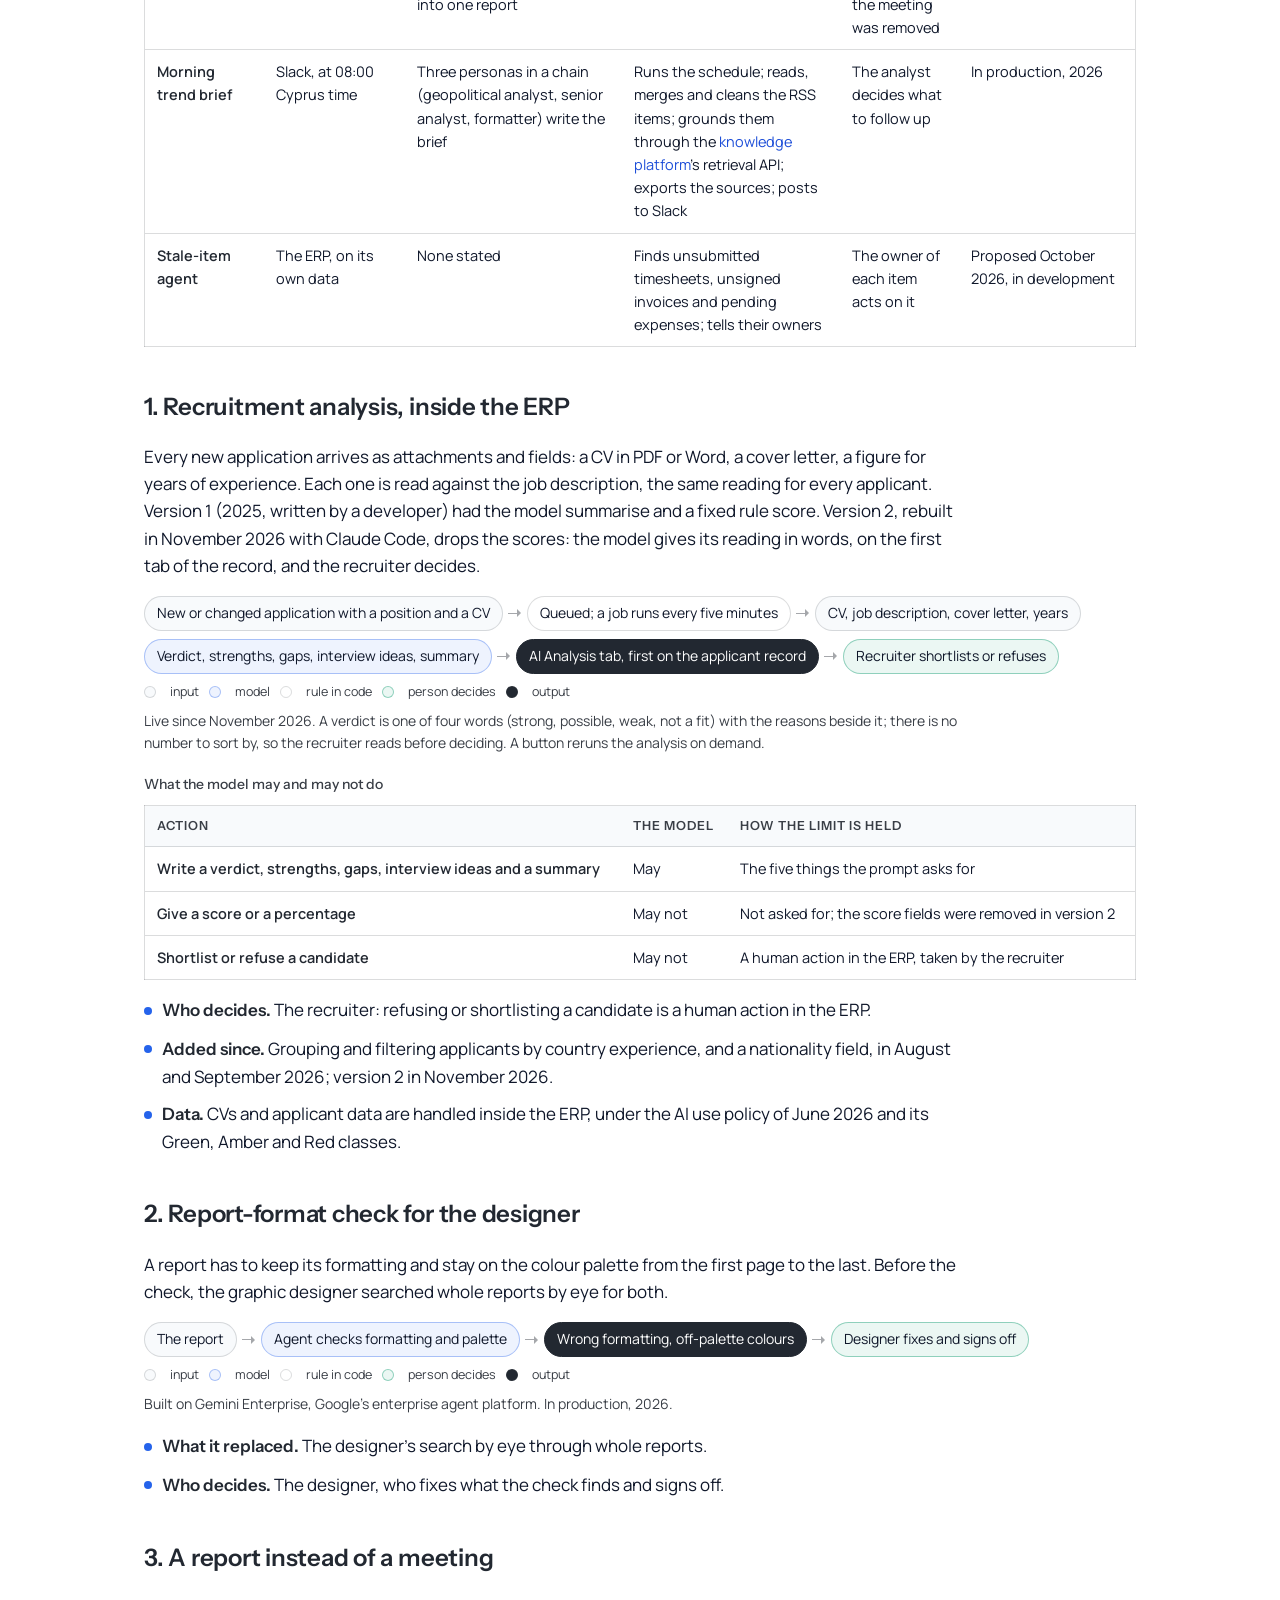
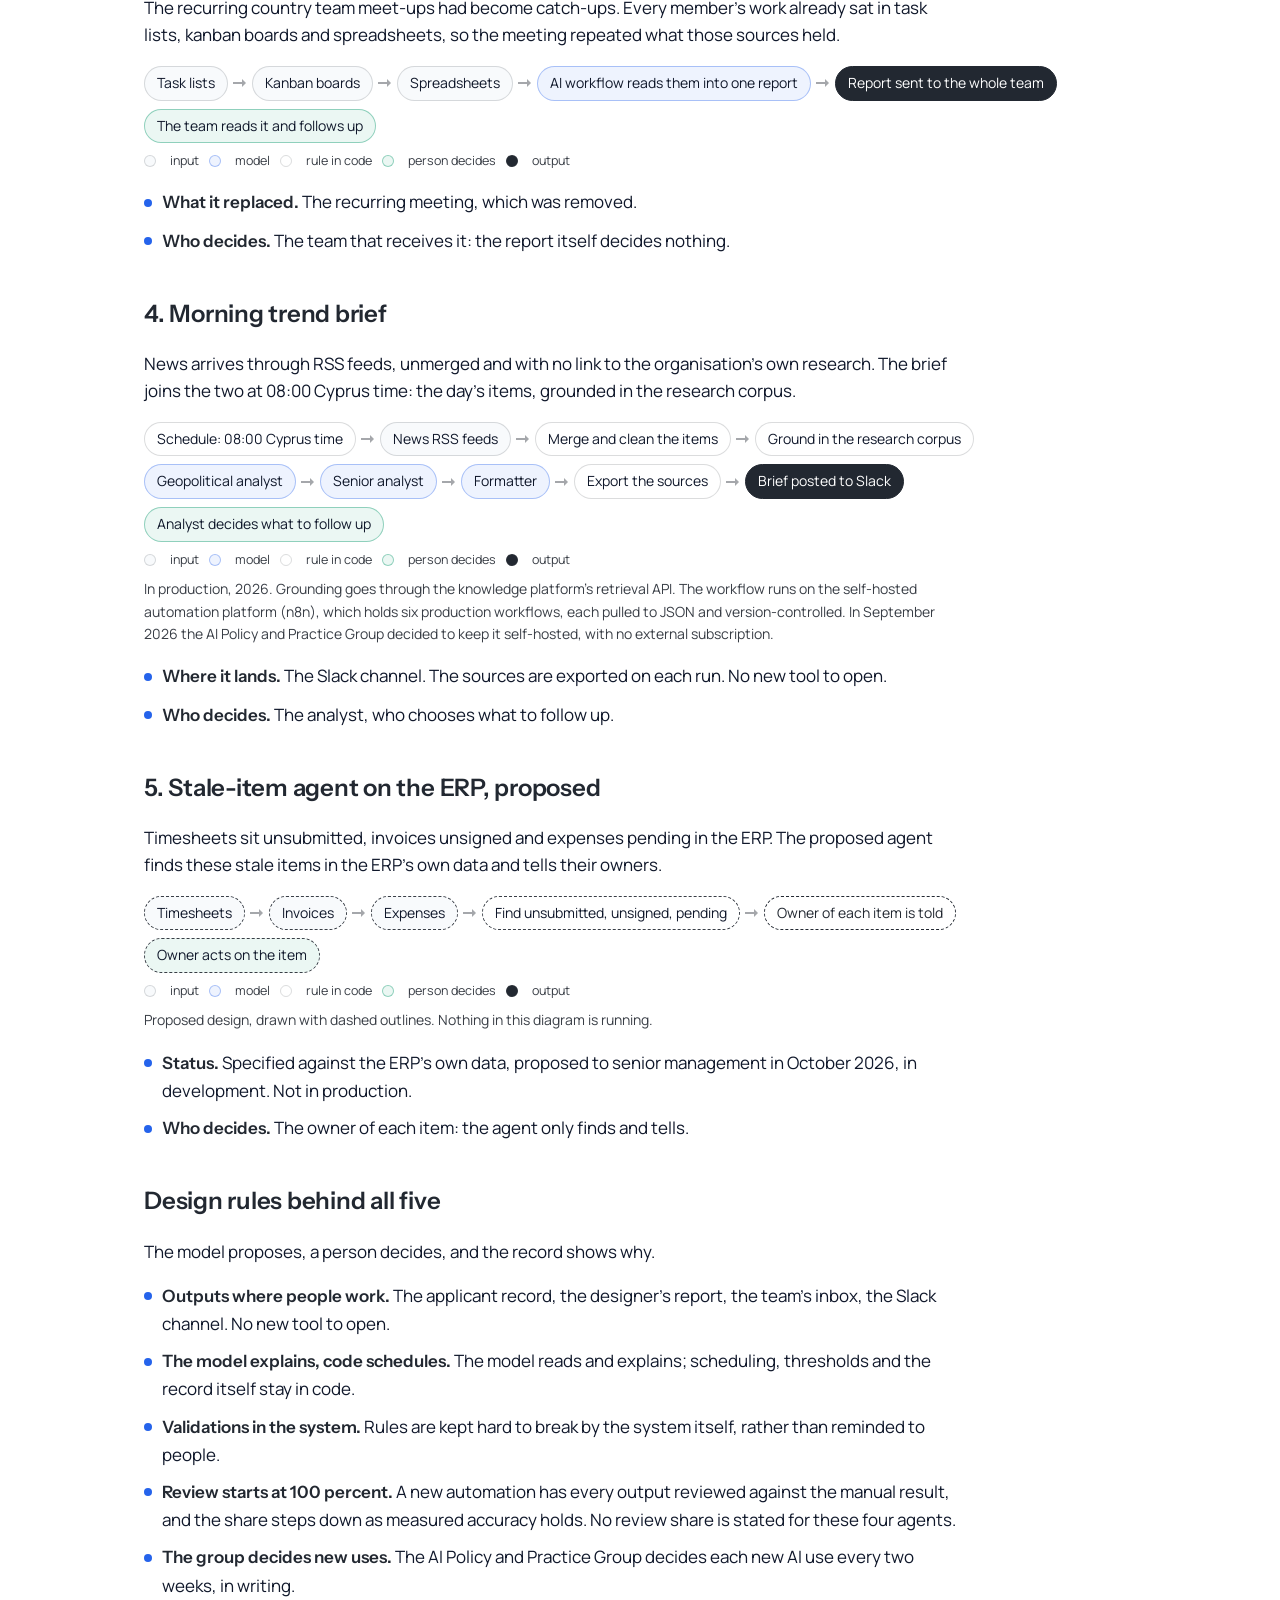
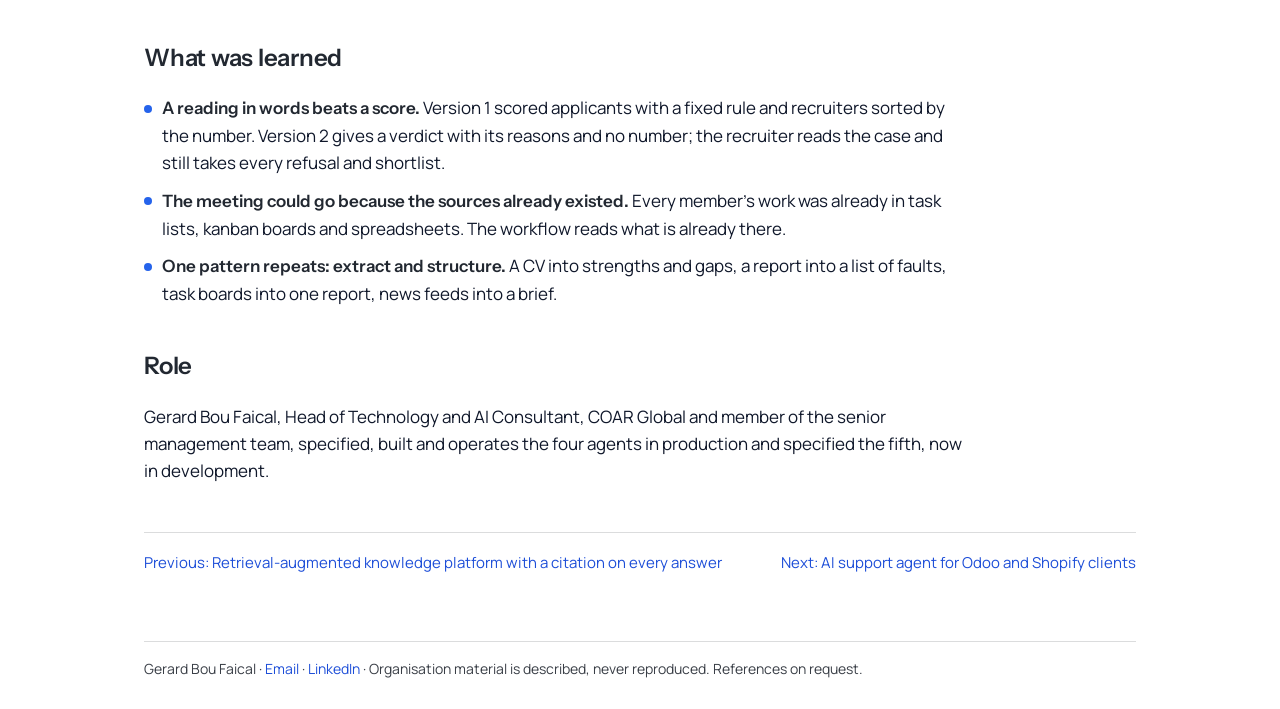
==== commit 80f92e40: "Publish recruitment analysis v2" ====
--- a/agents-inside-systems.html
+++ b/agents-inside-systems.html
@@ -4,10 +4,10 @@
 <meta charset="utf-8">
 <meta name="viewport" content="width=device-width, initial-scale=1">
 <title>Agentic automation inside the organisation's core systems, a case study by Gerard Bou Faical</title>
-<meta name="description" content="A recruitment reader inside the ERP, a report-format check for the designer, a team report that replaced a recurring meeting, and a morning trend brief in Slack. In each one the model summarises and explains, code holds the rules and the decision stays with the person. A fifth agent, on stale items in the ERP, is proposed.">
+<meta name="description" content="A recruitment analysis inside the ERP, a report-format check for the designer, a team report that replaced a recurring meeting, and a morning trend brief in Slack. In each one the model reads and explains, code holds the rules and the decision stays with the person. A fifth agent, on stale items in the ERP, is proposed.">
 <meta name="robots" content="noindex">
 <meta property="og:title" content="Agentic automation inside the organisation&#x27;s core systems, a case study by Gerard Bou Faical">
-<meta property="og:description" content="A recruitment reader inside the ERP, a report-format check for the designer, a team report that replaced a recurring meeting, and a morning trend brief in Slack. In each one the model summarises and explains, code holds the rules and the decision stays with the person. A fifth agent, on stale items in the ERP, is proposed.">
+<meta property="og:description" content="A recruitment analysis inside the ERP, a report-format check for the designer, a team report that replaced a recurring meeting, and a morning trend brief in Slack. In each one the model reads and explains, code holds the rules and the decision stays with the person. A fifth agent, on stale items in the ERP, is proposed.">
 <meta property="og:type" content="article">
 <link rel="icon" href="data:image/svg+xml,%3Csvg xmlns='http://www.w3.org/2000/svg' width='32' height='32' viewBox='0 0 32 32'%3E%3Crect width='32' height='32' rx='7' fill='%231d4ed8'/%3E%3Ctext x='16' y='21.5' text-anchor='middle' font-family='Instrument Sans,system-ui,sans-serif' font-size='15' font-weight='600' fill='%23fff'%3EGB%3C/text%3E%3C/svg%3E">
 <link rel="preconnect" href="https://fonts.googleapis.com">
@@ -26,11 +26,11 @@
 <div class="kicker">05 · Agentic automation</div>
 <h1>Agentic automation inside the organisation's core systems</h1>
 <p class="ctx">COAR Global, 2025 to 2026. Four agents in production; a fifth specified.</p>
-<p class="summary">A recruitment reader inside the ERP, a report-format check for the designer, a team report that replaced a recurring meeting, and a morning trend brief in Slack. In each one the model summarises and explains, code holds the rules and the decision stays with the person. A fifth agent, on stale items in the ERP, is proposed.</p>
-<div class="tiles"><div class="tile"><div class="v">4</div><div class="l">agents in production</div></div><div class="tile"><div class="v">0</div><div class="l">verdicts given by a model</div></div><div class="tile"><div class="v">1</div><div class="l">recurring meeting removed</div></div><div class="tile"><div class="v">08:00</div><div class="l">daily trend brief in Slack</div></div></div>
+<p class="summary">A recruitment analysis inside the ERP, a report-format check for the designer, a team report that replaced a recurring meeting, and a morning trend brief in Slack. In each one the model reads and explains, code holds the rules and the decision stays with the person. A fifth agent, on stale items in the ERP, is proposed.</p>
+<div class="tiles"><div class="tile"><div class="v">4</div><div class="l">agents in production</div></div><div class="tile"><div class="v">0</div><div class="l">decisions taken by a model</div></div><div class="tile"><div class="v">1</div><div class="l">recurring meeting removed</div></div><div class="tile"><div class="v">08:00</div><div class="l">daily trend brief in Slack</div></div></div>
 <h2>At a glance</h2>
-<dl class="glance"><div><dt>Users</dt><dd>Recruiters in the ERP, the graphic designer, the country teams, analysts in Slack.</dd></div><div><dt>Problem</dt><dd>Routine reading that follows the same steps every time: an application against a job description, a report against its format and palette, team updates spread over task lists, boards and spreadsheets, the morning's news against the organisation's own research.</dd></div><div><dt>Hypothesis</dt><dd>Put an agent inside the system the person already uses. Let the model summarise and explain, keep scoring, scheduling and thresholds in code, and leave the decision with a person, on a record that shows why.</dd></div><div><dt>What shipped</dt><dd>Four agents in production, each with its output where the person already works. A fifth, on stale ERP items, is proposed and in development.</dd></div><div><dt>Decision owner</dt><dd>The recruiter shortlists or refuses; the designer signs off; the team follows up on its report; the analyst chooses what to pursue. Each new AI use is decided in writing by the AI Policy and Practice Group.</dd></div><div><dt>Success measure</dt><dd>Outputs checked against the manual result, with review starting at 100 percent; one meeting removed; no verdict given by a model; every refusal and sign-off still a human action.</dd></div></dl>
-<h2>Five agents, side by side</h2><figure class="mx"><figcaption>Four in production, one proposed. "None stated": nothing is claimed for that cell.</figcaption><table class="matrix"><thead><tr><th>Agent</th><th>Lives in</th><th>The model does</th><th>A rule in code does</th><th>The person does</th><th>Status</th></tr></thead><tbody><tr><td>Recruitment reader</td><td>The ERP's recruitment module, on the applicant record</td><td>Writes key strengths, missing skills and a summary from the CV text, job description, cover letter and years of experience</td><td>Scores gaps and years against the position's stated minimum; writes the score, the summary and a note to the record</td><td>The recruiter shortlists or refuses, in the ERP</td><td>In production since mid-2025</td></tr><tr><td>Report-format check</td><td>An agent on Gemini Enterprise, working on the designer's report</td><td>Checks a report for wrong formatting and off-palette colours</td><td>None stated</td><td>The designer fixes what it finds and signs off</td><td>In production, 2026</td></tr><tr><td>Team report</td><td>The team's inbox</td><td>Reads task lists, kanban boards and spreadsheets into one report</td><td>None stated</td><td>The whole team reads it; the meeting was removed</td><td>In production</td></tr><tr><td>Morning trend brief</td><td>Slack, at 08:00 Cyprus time</td><td>Three personas in a chain (geopolitical analyst, senior analyst, formatter) write the brief</td><td>Runs the schedule; reads, merges and cleans the RSS items; grounds them through the <a href="knowledge-platform.html">knowledge platform</a>'s retrieval API; exports the sources; posts to Slack</td><td>The analyst decides what to follow up</td><td>In production, 2026</td></tr><tr><td>Stale-item agent</td><td>The ERP, on its own data</td><td>None stated</td><td>Finds unsubmitted timesheets, unsigned invoices and pending expenses; tells their owners</td><td>The owner of each item acts on it</td><td>Proposed October 2026, in development</td></tr></tbody></table></figure><h2>1. Recruitment reader, inside the ERP</h2><p>Every new application arrives as attachments and fields: a CV in PDF or Word, a cover letter, a figure for years of experience. Each one is read against the job description and the position's stated minimum, the same reading for every applicant.</p><div class="flow"><span class="step"><span class="arrow"></span><span class="chip in">New application with a position attached</span></span><span class="step"><span class="arrow"></span><span class="chip rule">Daily job, or the button on the record</span></span><span class="step"><span class="arrow"></span><span class="chip in">CV, job description, cover letter, years</span></span><span class="step"><span class="arrow"></span><span class="chip model">Strengths, missing skills, summary</span></span><span class="step"><span class="arrow"></span><span class="chip rule">Fixed rule scores gaps and years</span></span><span class="step"><span class="arrow"></span><span class="chip out">AI Analysis tab on the applicant record</span></span><span class="step"><span class="arrow"></span><span class="chip human">Recruiter shortlists or refuses</span></span></div><div class="flow-key"><span class="k in"></span>input <span class="k model"></span>model <span class="k rule"></span>rule in code <span class="k human"></span>person decides <span class="k out"></span>output</div><p class="fig-note">In production since mid-2025. The rule compares the gaps and the years with the position's stated minimum, then writes the score, the summary and a note to the record. Every recruiter sees the tab.</p><figure class="mx"><figcaption>What the model may and may not do</figcaption><table class="matrix"><thead><tr><th>Action</th><th>The model</th><th>How the limit is held</th></tr></thead><tbody><tr><td>Write key strengths, missing skills and a summary</td><td>May</td><td>The three things the prompt asks for</td></tr><tr><td>Give a percentage</td><td>May not</td><td>Forbidden in the prompt; the score comes from a fixed rule in code</td></tr><tr><td>Give a yes-or-no verdict</td><td>May not</td><td>Forbidden in the prompt</td></tr><tr><td>Shortlist or refuse a candidate</td><td>May not</td><td>A human action in the ERP, taken by the recruiter</td></tr></tbody></table></figure><ul class="pts"><li><b>Who decides.</b> The recruiter: refusing or shortlisting a candidate is a human action in the ERP.</li><li><b>Added since.</b> Grouping and filtering applicants by country experience, and a nationality field, in August and September 2026.</li><li><b>Data.</b> CVs and applicant data are handled inside the ERP, under the AI use policy of June 2026 and its Green, Amber and Red classes.</li></ul><h2>2. Report-format check for the designer</h2><p>A report has to keep its formatting and stay on the colour palette from the first page to the last. Before the check, the graphic designer searched whole reports by eye for both.</p><div class="flow"><span class="step"><span class="arrow"></span><span class="chip in">The report</span></span><span class="step"><span class="arrow"></span><span class="chip model">Agent checks formatting and palette</span></span><span class="step"><span class="arrow"></span><span class="chip out">Wrong formatting, off-palette colours</span></span><span class="step"><span class="arrow"></span><span class="chip human">Designer fixes and signs off</span></span></div><div class="flow-key"><span class="k in"></span>input <span class="k model"></span>model <span class="k rule"></span>rule in code <span class="k human"></span>person decides <span class="k out"></span>output</div><p class="fig-note">Built on Gemini Enterprise, Google's enterprise agent platform. In production, 2026.</p><ul class="pts"><li><b>What it replaced.</b> The designer's search by eye through whole reports.</li><li><b>Who decides.</b> The designer, who fixes what the check finds and signs off.</li></ul><h2>3. A report instead of a meeting</h2><p>The recurring country team meet-ups had become catch-ups. Every member's work already sat in task lists, kanban boards and spreadsheets, so the meeting repeated what those sources held.</p><div class="flow"><span class="step"><span class="arrow"></span><span class="chip in">Task lists</span></span><span class="step"><span class="arrow"></span><span class="chip in">Kanban boards</span></span><span class="step"><span class="arrow"></span><span class="chip in">Spreadsheets</span></span><span class="step"><span class="arrow"></span><span class="chip model">AI workflow reads them into one report</span></span><span class="step"><span class="arrow"></span><span class="chip out">Report sent to the whole team</span></span><span class="step"><span class="arrow"></span><span class="chip human">The team reads it and follows up</span></span></div><div class="flow-key"><span class="k in"></span>input <span class="k model"></span>model <span class="k rule"></span>rule in code <span class="k human"></span>person decides <span class="k out"></span>output</div><ul class="pts"><li><b>What it replaced.</b> The recurring meeting, which was removed.</li><li><b>Who decides.</b> The team that receives it: the report itself decides nothing.</li></ul><h2>4. Morning trend brief</h2><p>News arrives through RSS feeds, unmerged and with no link to the organisation's own research. The brief joins the two at 08:00 Cyprus time: the day's items, grounded in the research corpus.</p><div class="flow"><span class="step"><span class="arrow"></span><span class="chip rule">Schedule: 08:00 Cyprus time</span></span><span class="step"><span class="arrow"></span><span class="chip in">News RSS feeds</span></span><span class="step"><span class="arrow"></span><span class="chip rule">Merge and clean the items</span></span><span class="step"><span class="arrow"></span><span class="chip rule">Ground in the research corpus</span></span><span class="step"><span class="arrow"></span><span class="chip model">Geopolitical analyst</span></span><span class="step"><span class="arrow"></span><span class="chip model">Senior analyst</span></span><span class="step"><span class="arrow"></span><span class="chip model">Formatter</span></span><span class="step"><span class="arrow"></span><span class="chip rule">Export the sources</span></span><span class="step"><span class="arrow"></span><span class="chip out">Brief posted to Slack</span></span><span class="step"><span class="arrow"></span><span class="chip human">Analyst decides what to follow up</span></span></div><div class="flow-key"><span class="k in"></span>input <span class="k model"></span>model <span class="k rule"></span>rule in code <span class="k human"></span>person decides <span class="k out"></span>output</div><p class="fig-note">In production, 2026. Grounding goes through the knowledge platform's retrieval API. The workflow runs on the self-hosted automation platform (n8n), which holds six production workflows, each pulled to JSON and version-controlled. In September 2026 the AI Policy and Practice Group decided to keep it self-hosted, with no external subscription.</p><ul class="pts"><li><b>Where it lands.</b> The Slack channel. The sources are exported on each run. No new tool to open.</li><li><b>Who decides.</b> The analyst, who chooses what to follow up.</li></ul><h2>5. Stale-item agent on the ERP, proposed</h2><p>Timesheets sit unsubmitted, invoices unsigned and expenses pending in the ERP. The proposed agent finds these stale items in the ERP's own data and tells their owners.</p><div class="flow proposed"><span class="step"><span class="arrow"></span><span class="chip in">Timesheets</span></span><span class="step"><span class="arrow"></span><span class="chip in">Invoices</span></span><span class="step"><span class="arrow"></span><span class="chip in">Expenses</span></span><span class="step"><span class="arrow"></span><span class="chip rule">Find unsubmitted, unsigned, pending</span></span><span class="step"><span class="arrow"></span><span class="chip out">Owner of each item is told</span></span><span class="step"><span class="arrow"></span><span class="chip human">Owner acts on the item</span></span></div><div class="flow-key"><span class="k in"></span>input <span class="k model"></span>model <span class="k rule"></span>rule in code <span class="k human"></span>person decides <span class="k out"></span>output</div><p class="fig-note">Proposed design, drawn with dashed outlines. Nothing in this diagram is running.</p><ul class="pts"><li><b>Status.</b> Specified against the ERP's own data, proposed to senior management in October 2026, in development. Not in production.</li><li><b>Who decides.</b> The owner of each item: the agent only finds and tells.</li></ul><h2>Design rules behind all five</h2><p>The model proposes, a person decides, and the record shows why.</p><ul class="pts"><li><b>Outputs where people work.</b> The applicant record, the designer's report, the team's inbox, the Slack channel. No new tool to open.</li><li><b>The model summarises, code scores.</b> The model explains; scoring, scheduling and thresholds stay in code.</li><li><b>Validations in the system.</b> Rules are kept hard to break by the system itself, rather than reminded to people.</li><li><b>Review starts at 100 percent.</b> A new automation has every output reviewed against the manual result, and the share steps down as measured accuracy holds. No review share is stated for these four agents.</li><li><b>The group decides new uses.</b> The AI Policy and Practice Group decides each new AI use every two weeks, in writing.</li></ul><h2>What was learned</h2><ul class="pts"><li><b>Forbid the verdict in the prompt, then keep it out of the design.</b> The model writes strengths, gaps and a summary; a fixed rule scores; a recruiter refuses or shortlists. A tab every recruiter sees holds a description and a rule's score, never a model's opinion of a person.</li><li><b>The meeting could go because the sources already existed.</b> Every member's work was already in task lists, kanban boards and spreadsheets. The workflow reads what is already there.</li><li><b>One pattern repeats: extract and structure.</b> A CV into strengths and gaps, a report into a list of faults, task boards into one report, news feeds into a brief.</li></ul><h2>Role</h2><p>Gerard Bou Faical, Head of Technology and AI Consultant, COAR Global and member of the senior management team, specified, built and operates the four agents in production and specified the fifth, now in development.</p>
+<dl class="glance"><div><dt>Users</dt><dd>Recruiters in the ERP, the graphic designer, the country teams, analysts in Slack.</dd></div><div><dt>Problem</dt><dd>Routine reading that follows the same steps every time: an application against a job description, a report against its format and palette, team updates spread over task lists, boards and spreadsheets, the morning's news against the organisation's own research.</dd></div><div><dt>Hypothesis</dt><dd>Put an agent inside the system the person already uses. Let the model read and explain, keep scheduling and thresholds in code, and leave the decision with a person, on a record that shows why.</dd></div><div><dt>What shipped</dt><dd>Four agents in production, each with its output where the person already works. A fifth, on stale ERP items, is proposed and in development.</dd></div><div><dt>Decision owner</dt><dd>The recruiter shortlists or refuses; the designer signs off; the team follows up on its report; the analyst chooses what to pursue. Each new AI use is decided in writing by the AI Policy and Practice Group.</dd></div><div><dt>Success measure</dt><dd>Outputs checked against the manual result, with review starting at 100 percent; one meeting removed; no decision taken by a model; every refusal and sign-off still a human action.</dd></div></dl>
+<h2>Five agents, side by side</h2><figure class="mx"><figcaption>Four in production, one proposed. "None stated": nothing is claimed for that cell.</figcaption><table class="matrix"><thead><tr><th>Agent</th><th>Lives in</th><th>The model does</th><th>A rule in code does</th><th>The person does</th><th>Status</th></tr></thead><tbody><tr><td>Recruitment analysis</td><td>The ERP's recruitment module, first tab on the applicant record</td><td>Reads the CV, job description and cover letter and writes a verdict (strong, possible, weak, not a fit), strengths, gaps, interview ideas and a summary</td><td>Queues every new or changed application for analysis every five minutes; writes the result and a status line to the record</td><td>The recruiter shortlists or refuses, in the ERP</td><td>Version 1 in production since mid-2025; version 2, rebuilt with Claude Code, live since November 2026</td></tr><tr><td>Report-format check</td><td>An agent on Gemini Enterprise, working on the designer's report</td><td>Checks a report for wrong formatting and off-palette colours</td><td>None stated</td><td>The designer fixes what it finds and signs off</td><td>In production, 2026</td></tr><tr><td>Team report</td><td>The team's inbox</td><td>Reads task lists, kanban boards and spreadsheets into one report</td><td>None stated</td><td>The whole team reads it; the meeting was removed</td><td>In production</td></tr><tr><td>Morning trend brief</td><td>Slack, at 08:00 Cyprus time</td><td>Three personas in a chain (geopolitical analyst, senior analyst, formatter) write the brief</td><td>Runs the schedule; reads, merges and cleans the RSS items; grounds them through the <a href="knowledge-platform.html">knowledge platform</a>'s retrieval API; exports the sources; posts to Slack</td><td>The analyst decides what to follow up</td><td>In production, 2026</td></tr><tr><td>Stale-item agent</td><td>The ERP, on its own data</td><td>None stated</td><td>Finds unsubmitted timesheets, unsigned invoices and pending expenses; tells their owners</td><td>The owner of each item acts on it</td><td>Proposed October 2026, in development</td></tr></tbody></table></figure><h2>1. Recruitment analysis, inside the ERP</h2><p>Every new application arrives as attachments and fields: a CV in PDF or Word, a cover letter, a figure for years of experience. Each one is read against the job description, the same reading for every applicant. Version 1 (2025, written by a developer) had the model summarise and a fixed rule score. Version 2, rebuilt in November 2026 with Claude Code, drops the scores: the model gives its reading in words, on the first tab of the record, and the recruiter decides.</p><div class="flow"><span class="step"><span class="arrow"></span><span class="chip in">New or changed application with a position and a CV</span></span><span class="step"><span class="arrow"></span><span class="chip rule">Queued; a job runs every five minutes</span></span><span class="step"><span class="arrow"></span><span class="chip in">CV, job description, cover letter, years</span></span><span class="step"><span class="arrow"></span><span class="chip model">Verdict, strengths, gaps, interview ideas, summary</span></span><span class="step"><span class="arrow"></span><span class="chip out">AI Analysis tab, first on the applicant record</span></span><span class="step"><span class="arrow"></span><span class="chip human">Recruiter shortlists or refuses</span></span></div><div class="flow-key"><span class="k in"></span>input <span class="k model"></span>model <span class="k rule"></span>rule in code <span class="k human"></span>person decides <span class="k out"></span>output</div><p class="fig-note">Live since November 2026. A verdict is one of four words (strong, possible, weak, not a fit) with the reasons beside it; there is no number to sort by, so the recruiter reads before deciding. A button reruns the analysis on demand.</p><figure class="mx"><figcaption>What the model may and may not do</figcaption><table class="matrix"><thead><tr><th>Action</th><th>The model</th><th>How the limit is held</th></tr></thead><tbody><tr><td>Write a verdict, strengths, gaps, interview ideas and a summary</td><td>May</td><td>The five things the prompt asks for</td></tr><tr><td>Give a score or a percentage</td><td>May not</td><td>Not asked for; the score fields were removed in version 2</td></tr><tr><td>Shortlist or refuse a candidate</td><td>May not</td><td>A human action in the ERP, taken by the recruiter</td></tr></tbody></table></figure><ul class="pts"><li><b>Who decides.</b> The recruiter: refusing or shortlisting a candidate is a human action in the ERP.</li><li><b>Added since.</b> Grouping and filtering applicants by country experience, and a nationality field, in August and September 2026; version 2 in November 2026.</li><li><b>Data.</b> CVs and applicant data are handled inside the ERP, under the AI use policy of June 2026 and its Green, Amber and Red classes.</li></ul><h2>2. Report-format check for the designer</h2><p>A report has to keep its formatting and stay on the colour palette from the first page to the last. Before the check, the graphic designer searched whole reports by eye for both.</p><div class="flow"><span class="step"><span class="arrow"></span><span class="chip in">The report</span></span><span class="step"><span class="arrow"></span><span class="chip model">Agent checks formatting and palette</span></span><span class="step"><span class="arrow"></span><span class="chip out">Wrong formatting, off-palette colours</span></span><span class="step"><span class="arrow"></span><span class="chip human">Designer fixes and signs off</span></span></div><div class="flow-key"><span class="k in"></span>input <span class="k model"></span>model <span class="k rule"></span>rule in code <span class="k human"></span>person decides <span class="k out"></span>output</div><p class="fig-note">Built on Gemini Enterprise, Google's enterprise agent platform. In production, 2026.</p><ul class="pts"><li><b>What it replaced.</b> The designer's search by eye through whole reports.</li><li><b>Who decides.</b> The designer, who fixes what the check finds and signs off.</li></ul><h2>3. A report instead of a meeting</h2><p>The recurring country team meet-ups had become catch-ups. Every member's work already sat in task lists, kanban boards and spreadsheets, so the meeting repeated what those sources held.</p><div class="flow"><span class="step"><span class="arrow"></span><span class="chip in">Task lists</span></span><span class="step"><span class="arrow"></span><span class="chip in">Kanban boards</span></span><span class="step"><span class="arrow"></span><span class="chip in">Spreadsheets</span></span><span class="step"><span class="arrow"></span><span class="chip model">AI workflow reads them into one report</span></span><span class="step"><span class="arrow"></span><span class="chip out">Report sent to the whole team</span></span><span class="step"><span class="arrow"></span><span class="chip human">The team reads it and follows up</span></span></div><div class="flow-key"><span class="k in"></span>input <span class="k model"></span>model <span class="k rule"></span>rule in code <span class="k human"></span>person decides <span class="k out"></span>output</div><ul class="pts"><li><b>What it replaced.</b> The recurring meeting, which was removed.</li><li><b>Who decides.</b> The team that receives it: the report itself decides nothing.</li></ul><h2>4. Morning trend brief</h2><p>News arrives through RSS feeds, unmerged and with no link to the organisation's own research. The brief joins the two at 08:00 Cyprus time: the day's items, grounded in the research corpus.</p><div class="flow"><span class="step"><span class="arrow"></span><span class="chip rule">Schedule: 08:00 Cyprus time</span></span><span class="step"><span class="arrow"></span><span class="chip in">News RSS feeds</span></span><span class="step"><span class="arrow"></span><span class="chip rule">Merge and clean the items</span></span><span class="step"><span class="arrow"></span><span class="chip rule">Ground in the research corpus</span></span><span class="step"><span class="arrow"></span><span class="chip model">Geopolitical analyst</span></span><span class="step"><span class="arrow"></span><span class="chip model">Senior analyst</span></span><span class="step"><span class="arrow"></span><span class="chip model">Formatter</span></span><span class="step"><span class="arrow"></span><span class="chip rule">Export the sources</span></span><span class="step"><span class="arrow"></span><span class="chip out">Brief posted to Slack</span></span><span class="step"><span class="arrow"></span><span class="chip human">Analyst decides what to follow up</span></span></div><div class="flow-key"><span class="k in"></span>input <span class="k model"></span>model <span class="k rule"></span>rule in code <span class="k human"></span>person decides <span class="k out"></span>output</div><p class="fig-note">In production, 2026. Grounding goes through the knowledge platform's retrieval API. The workflow runs on the self-hosted automation platform (n8n), which holds six production workflows, each pulled to JSON and version-controlled. In September 2026 the AI Policy and Practice Group decided to keep it self-hosted, with no external subscription.</p><ul class="pts"><li><b>Where it lands.</b> The Slack channel. The sources are exported on each run. No new tool to open.</li><li><b>Who decides.</b> The analyst, who chooses what to follow up.</li></ul><h2>5. Stale-item agent on the ERP, proposed</h2><p>Timesheets sit unsubmitted, invoices unsigned and expenses pending in the ERP. The proposed agent finds these stale items in the ERP's own data and tells their owners.</p><div class="flow proposed"><span class="step"><span class="arrow"></span><span class="chip in">Timesheets</span></span><span class="step"><span class="arrow"></span><span class="chip in">Invoices</span></span><span class="step"><span class="arrow"></span><span class="chip in">Expenses</span></span><span class="step"><span class="arrow"></span><span class="chip rule">Find unsubmitted, unsigned, pending</span></span><span class="step"><span class="arrow"></span><span class="chip out">Owner of each item is told</span></span><span class="step"><span class="arrow"></span><span class="chip human">Owner acts on the item</span></span></div><div class="flow-key"><span class="k in"></span>input <span class="k model"></span>model <span class="k rule"></span>rule in code <span class="k human"></span>person decides <span class="k out"></span>output</div><p class="fig-note">Proposed design, drawn with dashed outlines. Nothing in this diagram is running.</p><ul class="pts"><li><b>Status.</b> Specified against the ERP's own data, proposed to senior management in October 2026, in development. Not in production.</li><li><b>Who decides.</b> The owner of each item: the agent only finds and tells.</li></ul><h2>Design rules behind all five</h2><p>The model proposes, a person decides, and the record shows why.</p><ul class="pts"><li><b>Outputs where people work.</b> The applicant record, the designer's report, the team's inbox, the Slack channel. No new tool to open.</li><li><b>The model explains, code schedules.</b> The model reads and explains; scheduling, thresholds and the record itself stay in code.</li><li><b>Validations in the system.</b> Rules are kept hard to break by the system itself, rather than reminded to people.</li><li><b>Review starts at 100 percent.</b> A new automation has every output reviewed against the manual result, and the share steps down as measured accuracy holds. No review share is stated for these four agents.</li><li><b>The group decides new uses.</b> The AI Policy and Practice Group decides each new AI use every two weeks, in writing.</li></ul><h2>What was learned</h2><ul class="pts"><li><b>A reading in words beats a score.</b> Version 1 scored applicants with a fixed rule and recruiters sorted by the number. Version 2 gives a verdict with its reasons and no number; the recruiter reads the case and still takes every refusal and shortlist.</li><li><b>The meeting could go because the sources already existed.</b> Every member's work was already in task lists, kanban boards and spreadsheets. The workflow reads what is already there.</li><li><b>One pattern repeats: extract and structure.</b> A CV into strengths and gaps, a report into a list of faults, task boards into one report, news feeds into a brief.</li></ul><h2>Role</h2><p>Gerard Bou Faical, Head of Technology and AI Consultant, COAR Global and member of the senior management team, specified, built and operates the four agents in production and specified the fifth, now in development.</p>
 <div class="pager"><a href="knowledge-platform.html">Previous: Retrieval-augmented knowledge platform with a citation on every answer</a><a href="ai-support-agent.html">Next: AI support agent for Odoo and Shopify clients</a></div>
 </article>
 </main>
